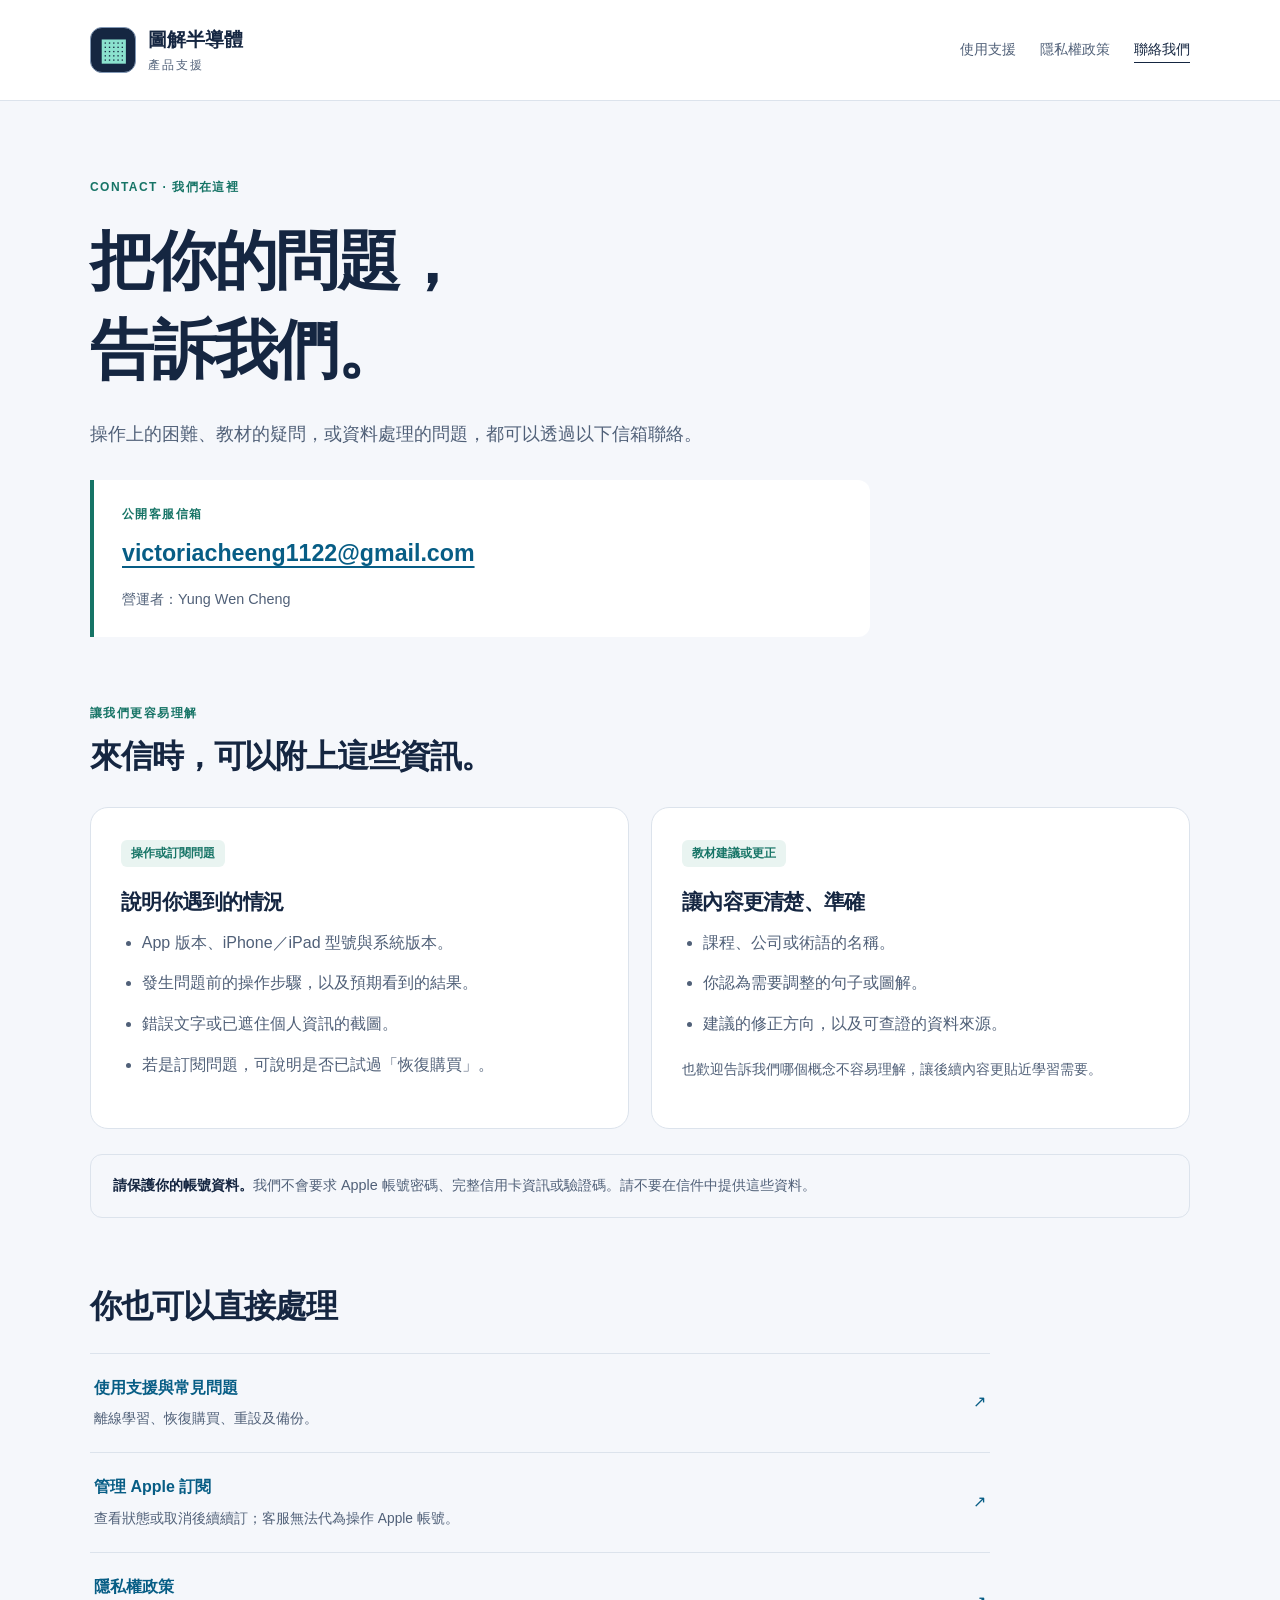
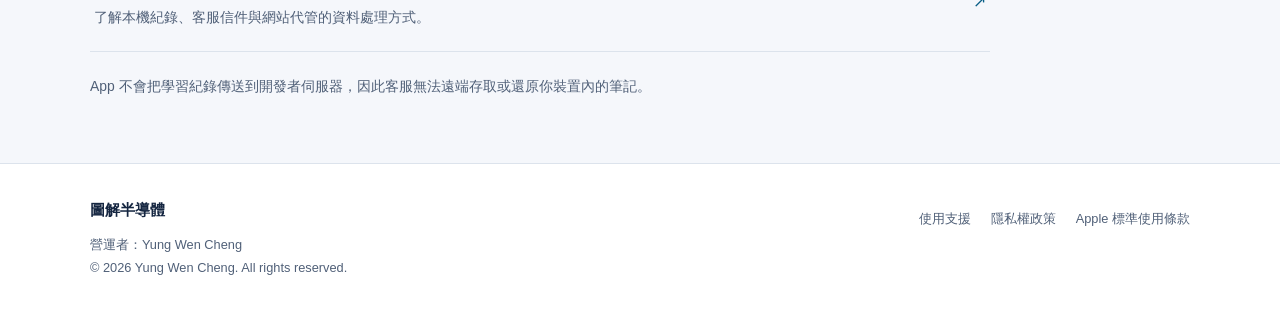
==== contact.html @ d1559f6c "Publish semiconductor learning app support and privacy pages" ====
<!doctype html>
<html lang="zh-Hant">
<head>
  <meta charset="utf-8">
  <meta name="viewport" content="width=device-width, initial-scale=1">
  <meta name="description" content="聯絡圖解半導體客服、回報操作問題或建議教材更正。公開客服信箱 victoriacheeng1122@gmail.com。">
  <meta name="theme-color" content="#152641">
  <title>圖解半導體｜聯絡我們</title>
  <link rel="stylesheet" href="./style.css">
</head>
<body>
  <a class="skip-link" href="#main">跳至主要內容</a>
  <header class="site-header">
    <div class="container header-inner">
      <a class="brand" href="./index.html" aria-label="圖解半導體，支援首頁"><span class="brand-mark" aria-hidden="true">▦</span><span>圖解半導體<small>產品支援</small></span></a>
      <nav aria-label="主要導覽"><a href="./index.html">使用支援</a><a href="./privacy.html">隱私權政策</a><a href="./contact.html" aria-current="page">聯絡我們</a></nav>
    </div>
  </header>
  <main id="main" class="container">
    <section class="hero contact-hero" aria-labelledby="page-title">
      <p class="eyebrow">CONTACT · 我們在這裡</p>
      <h1 id="page-title">把你的問題，<br>告訴我們。</h1>
      <p class="hero-copy">操作上的困難、教材的疑問，或資料處理的問題，都可以透過以下信箱聯絡。</p>
      <div class="contact-card">
        <p class="eyebrow">公開客服信箱</p>
        <a class="email-link" href="mailto:victoriacheeng1122@gmail.com">victoriacheeng1122@gmail.com</a>
        <p>營運者：Yung Wen Cheng</p>
      </div>
    </section>
    <section class="section" aria-labelledby="report-title">
      <div class="section-heading"><p class="eyebrow">讓我們更容易理解</p><h2 id="report-title">來信時，可以附上這些資訊。</h2></div>
      <div class="feature-grid">
        <article class="panel"><p class="pill">操作或訂閱問題</p><h3>說明你遇到的情況</h3><ul class="feature-list"><li>App 版本、iPhone／iPad 型號與系統版本。</li><li>發生問題前的操作步驟，以及預期看到的結果。</li><li>錯誤文字或已遮住個人資訊的截圖。</li><li>若是訂閱問題，可說明是否已試過「恢復購買」。</li></ul></article>
        <article class="panel"><p class="pill">教材建議或更正</p><h3>讓內容更清楚、準確</h3><ul class="feature-list"><li>課程、公司或術語的名稱。</li><li>你認為需要調整的句子或圖解。</li><li>建議的修正方向，以及可查證的資料來源。</li></ul><p class="small">也歡迎告訴我們哪個概念不容易理解，讓後續內容更貼近學習需要。</p></article>
      </div>
      <p class="notice"><strong>請保護你的帳號資料。</strong>我們不會要求 Apple 帳號密碼、完整信用卡資訊或驗證碼。請不要在信件中提供這些資料。</p>
    </section>
    <section class="section contact-links" aria-labelledby="before-contact-title">
      <h2 id="before-contact-title">你也可以直接處理</h2>
      <a class="resource-row" href="./index.html#questions"><span><strong>使用支援與常見問題</strong><small>離線學習、恢復購買、重設及備份。</small></span><span aria-hidden="true">↗</span></a>
      <a class="resource-row" href="https://apps.apple.com/account/subscriptions"><span><strong>管理 Apple 訂閱</strong><small>查看狀態或取消後續續訂；客服無法代為操作 Apple 帳號。</small></span><span aria-hidden="true">↗</span></a>
      <a class="resource-row" href="./privacy.html"><span><strong>隱私權政策</strong><small>了解本機紀錄、客服信件與網站代管的資料處理方式。</small></span><span aria-hidden="true">↗</span></a>
      <p class="section-note">App 不會把學習紀錄傳送到開發者伺服器，因此客服無法遠端存取或還原你裝置內的筆記。</p>
    </section>
  </main>
  <footer class="site-footer">
    <div class="container footer-inner">
      <div><strong>圖解半導體</strong><p>營運者：Yung Wen Cheng<br>© 2026 Yung Wen Cheng. All rights reserved.</p></div>
      <nav aria-label="頁尾導覽"><a href="./index.html">使用支援</a><a href="./privacy.html">隱私權政策</a><a href="https://www.apple.com/legal/internet-services/itunes/dev/stdeula/">Apple 標準使用條款</a></nav>
    </div>
  </footer>
</body>
</html>
---- style.css ----
:root {
  color-scheme: light;
  --ink: #152641;
  --muted: #506078;
  --link: #075d85;
  --accent: #167466;
  --paper: #ffffff;
  --background: #f5f7fb;
  --line: #dce3ec;
  --tint: #e9f4f1;
  font-family: -apple-system, BlinkMacSystemFont, "Segoe UI", "PingFang TC", "Microsoft JhengHei", sans-serif;
  font-size: 16px;
  scroll-behavior: smooth;
}
* { box-sizing: border-box; }
body { margin: 0; background: var(--background); color: var(--ink); line-height: 1.8; }
a { color: var(--link); text-underline-offset: .22em; text-decoration-thickness: .07em; }
a:hover { text-decoration-thickness: .12em; }
a:focus-visible, summary:focus-visible { outline: 3px solid var(--link); outline-offset: 5px; border-radius: 3px; }
p { margin: 0 0 1em; }
h1, h2, h3 { line-height: 1.4; letter-spacing: -.035em; margin: 0; text-wrap: balance; }
h1 { font-size: clamp(2.4rem, 5vw, 4rem); font-weight: 760; }
h2 { font-size: clamp(1.5rem, 3vw, 2rem); font-weight: 700; }
h3 { font-size: 1.3rem; margin-bottom: .8rem; }
strong { font-weight: 700; }
.container { width: min(1100px, calc(100% - 64px)); margin-inline: auto; }
.skip-link { position: absolute; top: -100px; left: 20px; z-index: 10; padding: 10px 18px; background: var(--paper); border: 2px solid var(--link); }
.skip-link:focus { top: 12px; }
.site-header { background: var(--paper); border-bottom: 1px solid var(--line); }
.header-inner { min-height: 100px; display: flex; align-items: center; justify-content: space-between; gap: 30px; }
.brand { display: inline-flex; align-items: center; gap: 12px; color: var(--ink); text-decoration: none; flex-shrink: 0; font-size: 1.2rem; font-weight: 750; line-height: 1.4; }
.brand small { display: block; margin-top: 3px; font-size: .72rem; color: var(--muted); font-weight: 500; letter-spacing: .16em; }
.brand-mark { display: grid; place-items: center; height: 46px; width: 46px; border: 1px solid #8298b5; background: var(--ink); border-radius: 12px; color: #8be2ce; font-size: 30px; }
nav { display: flex; flex-wrap: wrap; align-items: center; gap: 24px; }
nav a { display: inline-flex; align-items: center; min-height: 44px; font-size: .9rem; color: var(--muted); text-decoration: none; }
nav a:hover, nav a[aria-current="page"] { color: var(--ink); text-decoration: underline; text-underline-offset: 8px; }
.hero { padding-top: 76px; }
.eyebrow { color: var(--accent); font-size: .75rem; font-weight: 750; letter-spacing: .12em; margin-bottom: 18px; }
.hero-copy { max-width: 720px; color: var(--muted); font-size: 1.13rem; margin-top: 22px; }
.actions { display: flex; flex-wrap: wrap; gap: 12px; margin-top: 30px; }
.button { min-height: 50px; display: inline-flex; align-items: center; justify-content: center; gap: 20px; padding: 12px 20px; border-radius: 10px; font-size: .94rem; font-weight: 650; text-decoration: none; border: 1px solid transparent; }
.button.primary { background: var(--ink); color: #fff; }
.button.secondary { border-color: var(--line); background: var(--paper); color: var(--ink); }
.button:hover { text-decoration: underline; }
.content-facts { display: grid; grid-template-columns: repeat(4, 1fr); margin: 48px 0 0; padding: 25px 0; border-block: 1px solid var(--line); }
.content-facts > div { padding-left: 28px; border-left: 1px solid var(--line); }
.content-facts > div:first-child { padding-left: 0; border: 0; }
.content-facts dt { font-size: .84rem; color: var(--muted); }
.content-facts dd { margin: 2px 0 0; font-size: 2.3rem; line-height: 1.4; font-weight: 720; font-variant-numeric: tabular-nums; }
.content-facts dd span { font-size: .85rem; font-weight: 500; color: var(--muted); }
.section { padding-top: 66px; }
.section-heading { margin-bottom: 28px; }
.section-heading .eyebrow { margin-bottom: 10px; }
.feature-grid { display: grid; grid-template-columns: repeat(2, minmax(0, 1fr)); gap: 22px; }
.panel { background: var(--paper); border: 1px solid var(--line); border-radius: 18px; padding: 30px; }
.panel p, .panel li { color: var(--muted); }
.panel p:last-child { margin-bottom: 0; }
.panel .pill { display: inline-block; color: var(--accent); padding: 3px 10px; background: var(--tint); font-size: .72rem; font-weight: 700; border-radius: 6px; margin-bottom: 20px; }
.pro-panel { border-top: 4px solid var(--accent); padding-top: 27px; }
.feature-list { margin: 0 0 18px; padding-left: 1.3em; }
.feature-list li + li { margin-top: 12px; }
.feature-list strong { color: var(--ink); }
.small { font-size: .9rem; }
.section-note { margin-top: 22px; color: var(--muted); font-size: .87rem; }
.faq-list { border-top: 1px solid var(--line); }
details { border-bottom: 1px solid var(--line); padding: 0 4px; }
summary { padding: 22px 0; cursor: pointer; font-size: 1.05rem; font-weight: 650; }
summary::marker { color: var(--accent); }
.answer { max-width: 900px; color: var(--muted); padding: 0 20px 14px; }
.answer p { margin-bottom: 14px; }
.answer ol { margin-top: 0; padding-left: 1.3em; }
.answer li + li { margin-top: 10px; }
.contact-banner { display: flex; align-items: center; justify-content: space-between; gap: 30px; margin-block: 66px; padding: 34px; border-radius: 18px; background: var(--tint); }
.contact-banner .eyebrow { margin-bottom: 8px; }
.contact-banner h2 { font-size: 1.5rem; }
.contact-banner p:last-child { margin: 10px 0 0; color: var(--muted); }
.contact-banner .button { flex-shrink: 0; }
.site-footer { background: var(--paper); border-top: 1px solid var(--line); margin-top: 64px; }
.footer-inner { display: flex; justify-content: space-between; align-items: flex-start; gap: 30px; padding-block: 32px; }
.footer-inner strong { font-size: .95rem; }
.footer-inner p { font-size: .8rem; color: var(--muted); margin: 8px 0 0; }
.footer-inner nav { gap: 20px; }
.footer-inner nav a { font-size: .8rem; }
.document-layout { max-width: 930px; }
.document-header { padding-top: 64px; }
.document-header h1 { font-size: clamp(2rem, 5vw, 3.2rem); }
.lead { margin: 18px 0 24px; color: var(--muted); font-size: 1.12rem; }
.document-meta { font-size: .88rem; color: var(--muted); }
.policy-overview { display: grid; grid-template-columns: repeat(3, 1fr); gap: 24px; padding: 26px; margin: 32px 0 12px; border-radius: 16px; background: var(--tint); }
.policy-overview p { margin: 0; font-size: .85rem; color: var(--muted); }
.policy-overview strong { color: var(--ink); }
.document-body section { padding-top: 32px; }
.document-body h2 { font-size: 1.35rem; margin-bottom: 14px; }
.document-body p { color: var(--muted); }
.document-body strong { color: var(--ink); }
.email-link { display: inline-block; max-width: 100%; overflow-wrap: anywhere; font-weight: 650; }
.contact-hero { max-width: 780px; }
.contact-card { background: var(--paper); border-left: 4px solid var(--accent); padding: 24px 28px; margin-top: 30px; border-radius: 0 12px 12px 0; }
.contact-card .eyebrow { margin-bottom: 7px; }
.contact-card .email-link { font-size: clamp(1.05rem, 2.5vw, 1.45rem); }
.contact-card p:last-child { color: var(--muted); font-size: .9rem; margin: 12px 0 0; }
.notice { margin: 25px 0 0; padding: 18px 22px; border: 1px solid var(--line); border-radius: 12px; color: var(--muted); font-size: .9rem; }
.notice strong { color: var(--ink); }
.contact-links { max-width: 900px; }
.contact-links h2 { margin-bottom: 24px; }
.resource-row { display: flex; align-items: center; justify-content: space-between; gap: 24px; padding: 20px 4px; border-bottom: 1px solid var(--line); text-decoration: none; }
.resource-row:first-of-type { border-top: 1px solid var(--line); }
.resource-row small { display: block; color: var(--muted); font-size: .86rem; margin-top: 5px; }
.resource-row:hover strong { text-decoration: underline; }
@media (max-width: 760px) {
  .container { width: calc(100% - 40px); }
  .header-inner { padding-block: 18px; flex-direction: column; align-items: flex-start; gap: 12px; }
  .header-inner nav { gap: 22px; }
  .hero, .document-header { padding-top: 44px; }
  .hero-copy { font-size: 1rem; }
  .section { padding-top: 46px; }
  .feature-grid { grid-template-columns: 1fr; gap: 18px; }
  .panel { padding: 24px; }
  .pro-panel { padding-top: 21px; }
  .content-facts { grid-template-columns: repeat(2, 1fr); row-gap: 22px; }
  .content-facts > div:nth-child(3) { padding-left: 0; border: 0; }
  .content-facts dd { font-size: 2rem; }
  .contact-banner { flex-direction: column; align-items: flex-start; padding: 26px; margin-block: 46px; }
  .footer-inner { flex-direction: column; gap: 16px; }
  .policy-overview { grid-template-columns: 1fr; gap: 18px; padding: 22px; }
  .contact-card { padding: 20px; }
}
@media (max-width: 380px) {
  .container { width: calc(100% - 32px); }
  .header-inner nav { gap: 16px; }
  .header-inner nav a { font-size: .84rem; }
  .actions { flex-direction: column; align-items: stretch; }
  .panel { padding: 20px; }
}
@media (prefers-reduced-motion: reduce) {
  :root { scroll-behavior: auto; }
}
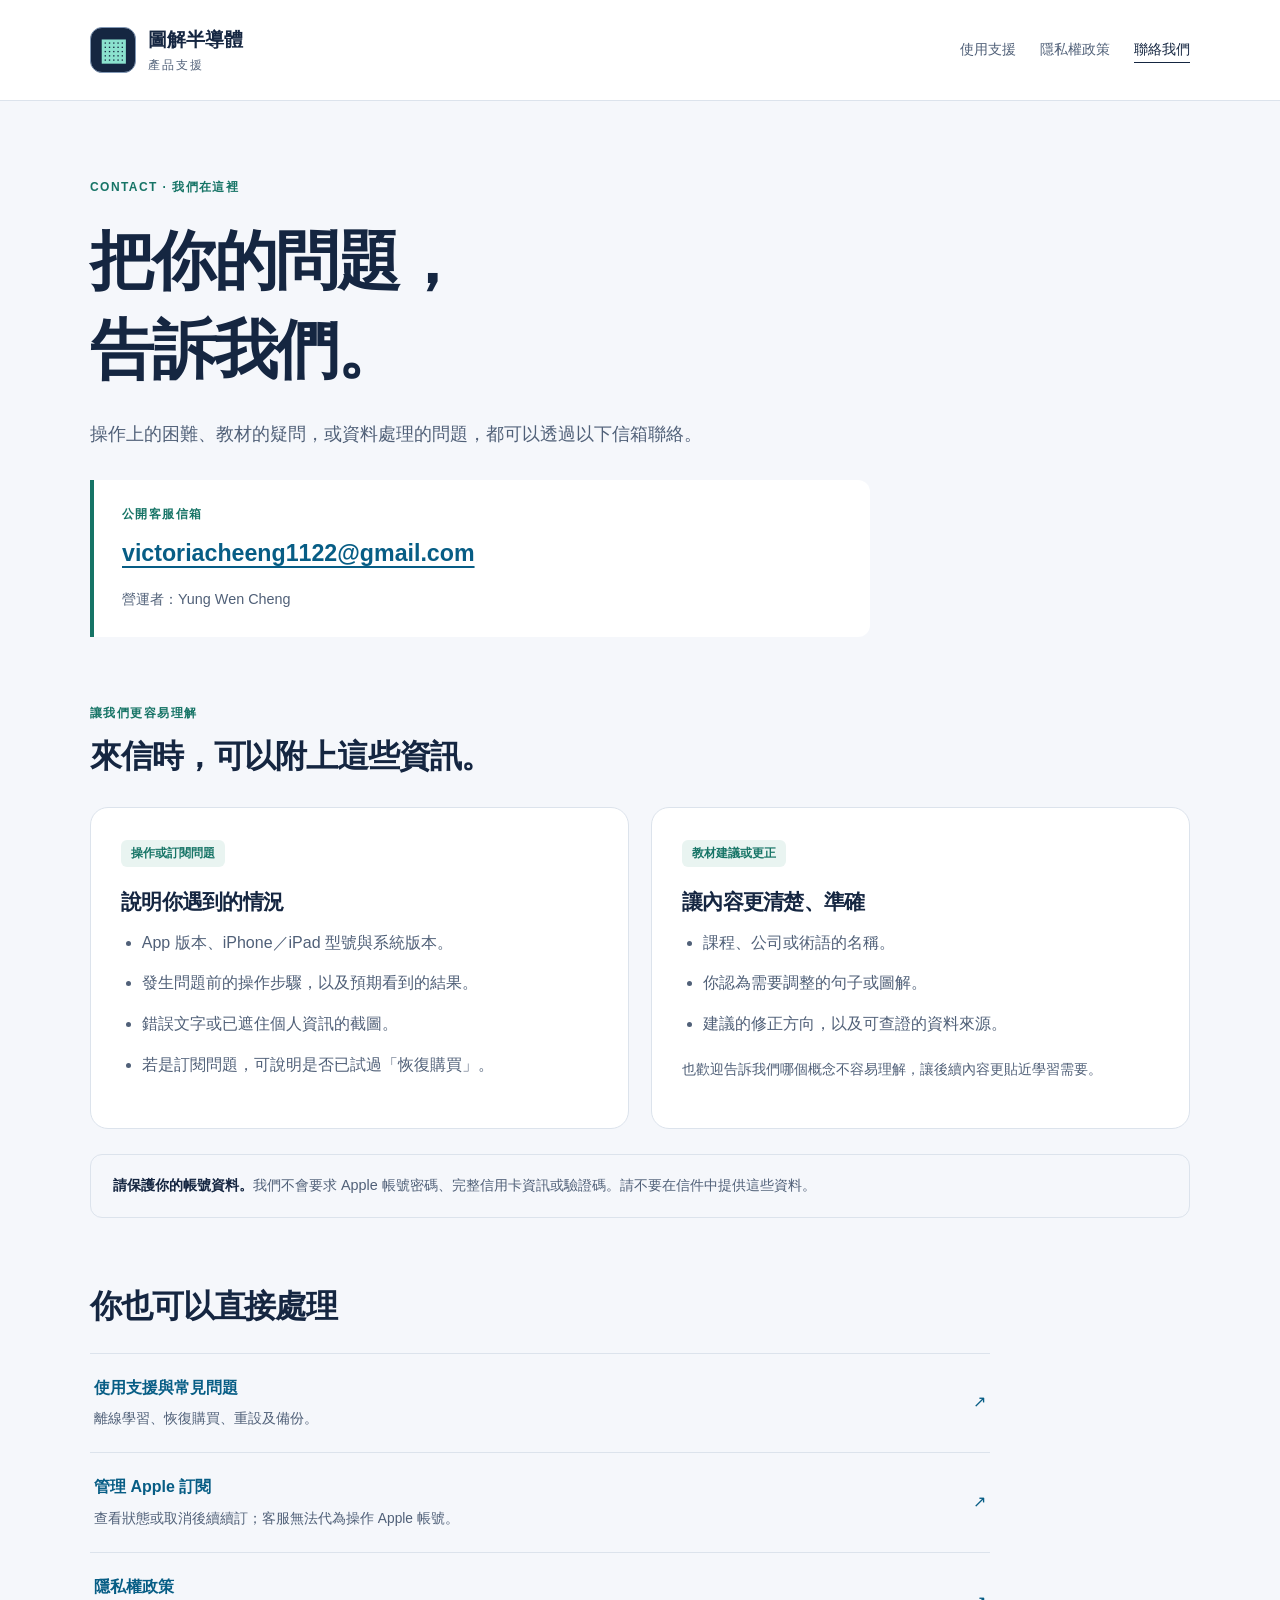
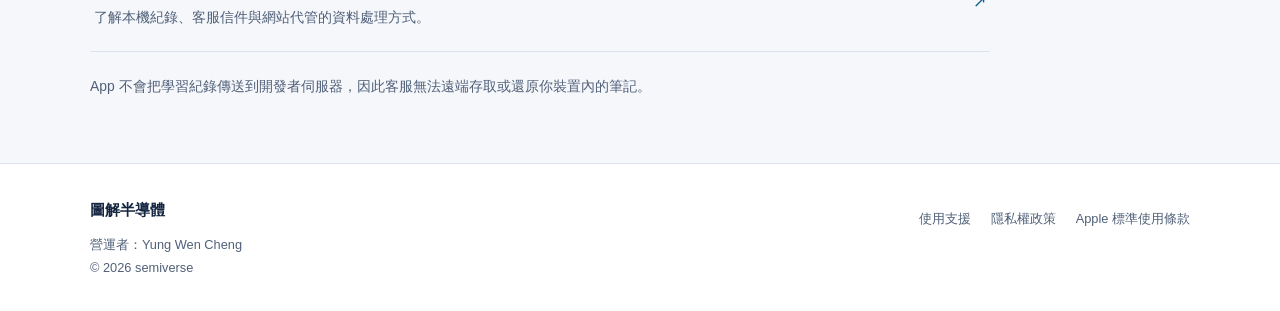
==== commit 3850f646: "Update copyright to semiverse" ====
--- a/contact.html
+++ b/contact.html
@@ -45,7 +45,7 @@
   </main>
   <footer class="site-footer">
     <div class="container footer-inner">
-      <div><strong>圖解半導體</strong><p>營運者：Yung Wen Cheng<br>© 2026 Yung Wen Cheng. All rights reserved.</p></div>
+      <div><strong>圖解半導體</strong><p>營運者：Yung Wen Cheng<br>© 2026 semiverse</p></div>
       <nav aria-label="頁尾導覽"><a href="./index.html">使用支援</a><a href="./privacy.html">隱私權政策</a><a href="https://www.apple.com/legal/internet-services/itunes/dev/stdeula/">Apple 標準使用條款</a></nav>
     </div>
   </footer>
